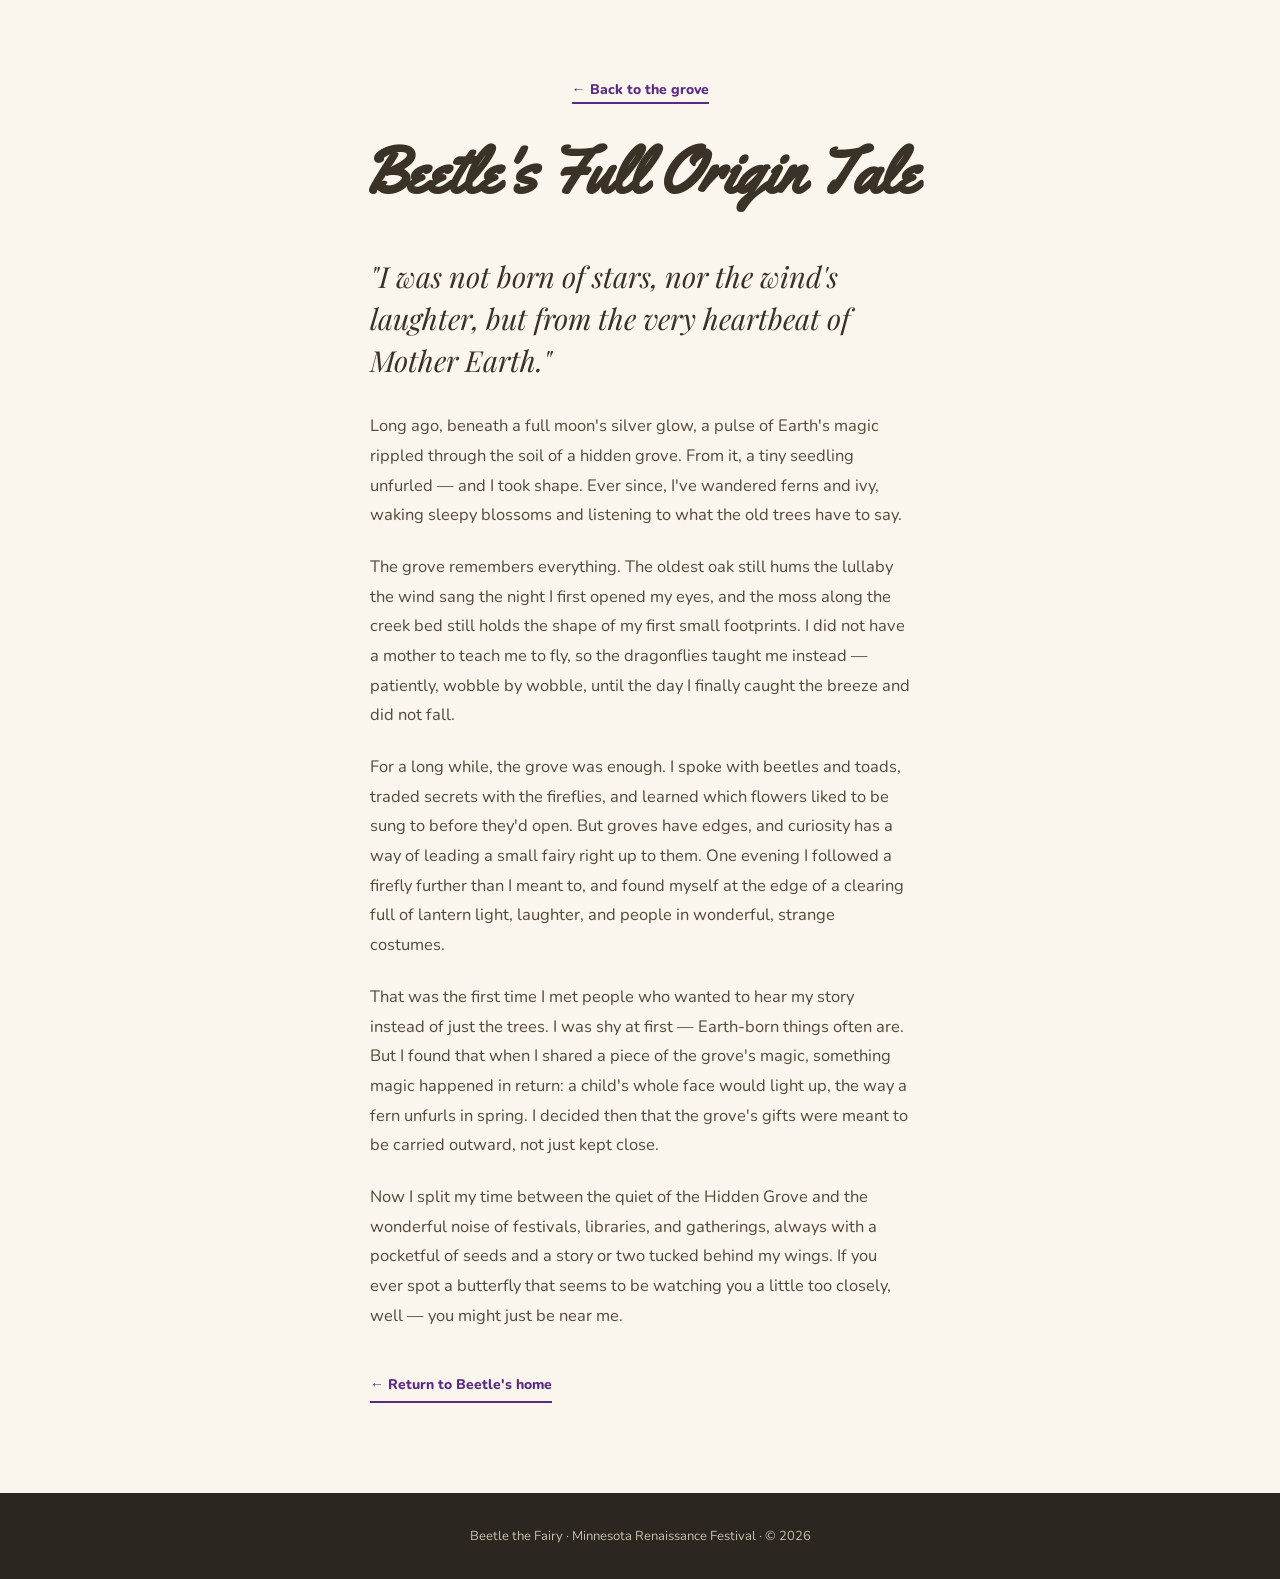
==== origin.html @ 069ddfd3 "Initial commit" ====
<!DOCTYPE html>
<html lang="en">
<head>
<meta charset="utf-8">
<meta name="viewport" content="width=device-width, initial-scale=1">
<title>Beetle's Full Origin Tale · Beetle the Fairy</title>
<meta name="description" content="The full origin story of Beetle the Fairy, Keeper of the Hidden Grove.">
<link rel="preconnect" href="https://fonts.googleapis.com">
<link href="https://fonts.googleapis.com/css2?family=Yellowtail&family=Nunito:wght@400;600;700;800&family=Playfair+Display:ital@1&display=swap" rel="stylesheet">
<link rel="stylesheet" href="style.css">
</head>
<body>

<header class="page-header">
  <a href="index.html" class="link-underline page-header__back">&larr; Back to the grove</a>
  <h1 class="page-header__title">Beetle's Full Origin Tale</h1>
</header>

<main class="origin-body">
  <!-- PLACEHOLDER COPY: written to match the tone of the handoff doc; swap in the client's real long-form origin story before launch. -->
  <p class="story__quote">"I was not born of stars, nor the wind's laughter, but from the very heartbeat of Mother Earth."</p>

  <p>Long ago, beneath a full moon's silver glow, a pulse of Earth's magic rippled through the soil of a hidden grove. From it, a tiny seedling unfurled — and I took shape. Ever since, I've wandered ferns and ivy, waking sleepy blossoms and listening to what the old trees have to say.</p>

  <p>The grove remembers everything. The oldest oak still hums the lullaby the wind sang the night I first opened my eyes, and the moss along the creek bed still holds the shape of my first small footprints. I did not have a mother to teach me to fly, so the dragonflies taught me instead — patiently, wobble by wobble, until the day I finally caught the breeze and did not fall.</p>

  <p>For a long while, the grove was enough. I spoke with beetles and toads, traded secrets with the fireflies, and learned which flowers liked to be sung to before they'd open. But groves have edges, and curiosity has a way of leading a small fairy right up to them. One evening I followed a firefly further than I meant to, and found myself at the edge of a clearing full of lantern light, laughter, and people in wonderful, strange costumes.</p>

  <p>That was the first time I met people who wanted to hear my story instead of just the trees. I was shy at first — Earth-born things often are. But I found that when I shared a piece of the grove's magic, something magic happened in return: a child's whole face would light up, the way a fern unfurls in spring. I decided then that the grove's gifts were meant to be carried outward, not just kept close.</p>

  <p>Now I split my time between the quiet of the Hidden Grove and the wonderful noise of festivals, libraries, and gatherings, always with a pocketful of seeds and a story or two tucked behind my wings. If you ever spot a butterfly that seems to be watching you a little too closely, well — you might just be near me.</p>

  <a href="index.html" class="link-underline">&larr; Return to Beetle's home</a>
</main>

<footer class="footer">Beetle the Fairy &middot; Minnesota Renaissance Festival &middot; © 2026</footer>

</body>
</html>
---- style.css ----
:root {
  --cream: #FAF6ED;
  --body-text: #2B2620;
  --muted-1: #54493a;
  --muted-2: #7a6f5c;
  --muted-3: #a89a7c;
  --purple: #5B2A86;
  --orange: #E0791E;
  --green: #1E7A34;
  --gold: #F2D98A;
  --wood: #3a2f1a;
  --warm-gray: #F1EAD9;
  --hairline: #ddd3ba;
  --border: #e2d8bd;
  --footer-bg: #2B2620;
  --footer-text: #c9bfa9;
}

* { box-sizing: border-box; }

body {
  margin: 0;
  background: var(--cream);
  color: var(--body-text);
  font-family: 'Nunito', sans-serif;
  overflow-x: hidden;
}

a { color: var(--purple); text-decoration: none; }
a:hover { color: var(--orange); }

img { display: block; max-width: 100%; }

.eyebrow {
  font-size: 13px;
  letter-spacing: .14em;
  text-transform: uppercase;
  font-weight: 800;
  margin-bottom: 14px;
}
.eyebrow--orange { color: var(--orange); }
.eyebrow--gold { color: var(--gold); }

.pill {
  display: inline-block;
  font-weight: 800;
  font-size: 14px;
  padding: 13px 26px;
  border-radius: 100px;
  transition: transform .2s ease;
}
.pill--cream { background: var(--cream); color: var(--green); }
.pill--orange { background: var(--orange); color: var(--body-text); padding: 12px 24px; }
.pill--cream:hover { transform: scale(1.06) rotate(-2deg); color: var(--green); }
.pill--orange:hover { transform: scale(1.06) rotate(2deg); color: var(--body-text); }

.link-underline {
  display: inline-block;
  margin-top: 20px;
  font-weight: 800;
  font-size: 14px;
  color: var(--purple);
  border-bottom: 2px solid var(--purple);
  padding-bottom: 3px;
}
.link-underline:hover { color: var(--orange); border-bottom-color: var(--orange); }

/* Animations */
@keyframes twinkle {
  0%, 100% { opacity: .25; transform: scale(.8) rotate(0deg); }
  50% { opacity: 1; transform: scale(1.15) rotate(20deg); }
}
@keyframes bob {
  0%, 100% { transform: translateY(0) rotate(-4deg); }
  50% { transform: translateY(-8px) rotate(4deg); }
}
@keyframes flutter {
  0%   { transform: translate(0,0)       rotate(-6deg) scaleX(1); }
  12%  { transform: translate(3px,-10px) rotate(2deg)  scaleX(.82); }
  24%  { transform: translate(8px,-16px) rotate(8deg)  scaleX(1); }
  38%  { transform: translate(6px,-8px)  rotate(-3deg) scaleX(.85); }
  50%  { transform: translate(10px,-22px) rotate(6deg) scaleX(1); }
  64%  { transform: translate(4px,-14px) rotate(-8deg) scaleX(.82); }
  78%  { transform: translate(-2px,-20px) rotate(3deg) scaleX(1); }
  90%  { transform: translate(2px,-6px)  rotate(-4deg) scaleX(.9); }
  100% { transform: translate(0,0)       rotate(-6deg) scaleX(1); }
}
@keyframes flyAway {
  0%   { transform: translate(0,0)        rotate(0deg);  opacity: 1; }
  15%  { transform: translate(24px,-26px)  rotate(12deg); opacity: 1; }
  30%  { transform: translate(50px,-68px)  rotate(-10deg); opacity: 1; }
  45%  { transform: translate(75px,-118px) rotate(16deg); opacity: .95; }
  60%  { transform: translate(115px,-175px) rotate(-6deg); opacity: .85; }
  75%  { transform: translate(165px,-235px) rotate(20deg); opacity: .55; }
  90%  { transform: translate(220px,-300px) rotate(-8deg); opacity: .22; }
  100% { transform: translate(280px,-360px) rotate(28deg); opacity: 0; }
}

/* Butterfly interaction */
.butterfly {
  position: absolute;
  cursor: pointer;
  animation: none;
}
.butterfly__inner {
  display: inline-block;
  transform-origin: 50% 60%;
}
.butterfly.flown {
  pointer-events: none;
  cursor: default;
  animation: flyAway 2.6s ease-in forwards;
}
.butterfly.flown .butterfly__inner {
  animation: flutter .9s ease-in-out infinite !important;
}

/* Hero */
.hero {
  position: relative;
  height: 640px;
  background: var(--wood);
  overflow: hidden;
}
.hero__bg {
  position: absolute;
  inset: 0;
  width: 100%;
  height: 100%;
  object-fit: cover;
  object-position: 50% 20%;
}
.hero__overlay {
  position: absolute;
  inset: 0;
  background: linear-gradient(180deg, rgba(20,15,5,.15) 0%, rgba(20,15,5,.05) 40%, rgba(20,15,5,.75) 100%);
}
.hero__dots {
  position: absolute;
  top: 28px;
  left: 0;
  right: 0;
  display: flex;
  justify-content: center;
  gap: 22px;
}
.hero__dot {
  width: 7px;
  height: 7px;
  border-radius: 50%;
  background: var(--cream);
}
.hero__text {
  position: absolute;
  bottom: 52px;
  left: 0;
  right: 0;
  text-align: center;
  color: var(--cream);
}
.hero__title {
  font-family: 'Yellowtail', cursive;
  font-size: 96px;
  line-height: 1;
  text-shadow: 0 4px 18px rgba(0,0,0,.35);
}
.hero__subtitle {
  font-size: 16px;
  letter-spacing: .18em;
  text-transform: uppercase;
  font-weight: 700;
  margin-top: 10px;
  opacity: .9;
}

/* Divider */
.divider {
  text-align: center;
  padding: 16px 0 8px;
  font-size: 12px;
  letter-spacing: .1em;
  color: var(--muted-3);
  text-transform: uppercase;
}

/* Her Story */
.story {
  display: grid;
  grid-template-columns: 1fr 1fr;
  padding: 70px 0;
  align-items: center;
}
.story__left { padding: 0 70px 0 90px; }
.story__quote {
  font-family: 'Playfair Display', serif;
  font-style: italic;
  font-size: 29px;
  line-height: 1.45;
  color: #3a3226;
}
.story__body {
  font-size: 16.5px;
  line-height: 1.8;
  color: var(--muted-1);
  margin-top: 22px;
}
.story__right { position: relative; overflow: hidden; }
.story__img {
  width: 100%;
  height: 560px;
  object-fit: cover;
  transition: transform .5s ease;
}
.story__right:hover .story__img { transform: scale(1.04) rotate(-1deg); }
.story__badge {
  position: absolute;
  top: 22px;
  right: 22px;
  background: var(--cream);
  color: var(--purple);
  font-family: 'Yellowtail', cursive;
  font-size: 22px;
  padding: 8px 16px;
  border-radius: 100px;
  transform: rotate(6deg);
  box-shadow: 0 6px 16px rgba(0,0,0,.2);
}

/* Magic Seed */
.seed {
  background: var(--green);
  color: var(--cream);
  padding: 80px 90px;
  display: grid;
  grid-template-columns: 1.1fr .9fr;
  gap: 60px;
  align-items: center;
}
.seed__heading {
  font-family: 'Yellowtail', cursive;
  font-weight: normal;
  font-size: 52px;
  line-height: 1;
  margin: 0 0 18px;
}
.seed__body { font-size: 16.5px; line-height: 1.8; opacity: .92; margin: 0; }
.seed__left .pill { margin-top: 22px; }
.seed__right { position: relative; }
.seed__img { width: 100%; height: 420px; object-fit: cover; border-radius: 8px; }
.seed__icon {
  position: absolute;
  top: -14px;
  left: -14px;
  font-size: 38px;
  transform: rotate(-18deg);
  animation: bob 3s ease-in-out infinite;
}

/* Blessing */
.blessing {
  background: var(--purple);
  color: var(--cream);
  text-align: center;
  padding: 90px 140px;
  position: relative;
  overflow: hidden;
}
.blessing__quote-mark {
  position: absolute;
  top: 20px;
  left: 60px;
  font-family: 'Playfair Display', serif;
  font-size: 180px;
  color: rgba(255,255,255,.08);
  line-height: 1;
}
.blessing__sparkle {
  position: absolute;
  bottom: 30px;
  right: 70px;
  font-size: 24px;
  color: var(--gold);
  animation: twinkle 3s ease-in-out infinite;
}
.blessing__text {
  font-family: 'Playfair Display', serif;
  font-style: italic;
  font-size: 32px;
  line-height: 1.6;
  position: relative;
}
.blessing__attribution {
  margin-top: 24px;
  font-size: 13px;
  letter-spacing: .12em;
  text-transform: uppercase;
  opacity: .75;
  position: relative;
}

/* Gallery */
.gallery { padding: 90px 90px 60px; }
.gallery__heading {
  font-family: 'Yellowtail', cursive;
  font-weight: normal;
  font-size: 44px;
  text-align: center;
  color: #3a3226;
  margin: 0 0 40px;
}
.gallery__grid {
  display: grid;
  grid-template-columns: 1.3fr 1fr 1fr;
  grid-template-rows: 1fr 1fr;
  gap: 16px;
  height: 560px;
}
.gallery__item {
  display: block;
  width: 100%;
  height: 100%;
  min-height: 0;
  padding: 0;
  border: 0;
  background: none;
  border-radius: 6px;
  overflow: hidden;
  cursor: pointer;
}
.gallery__img {
  width: 100%;
  height: 100%;
  min-height: 0;
  object-fit: cover;
  display: block;
  transition: transform .35s ease;
}
.gallery__item--a { grid-row: 1 / 3; }
.gallery__item--d { grid-column: 2 / 4; }
.gallery__item--a:hover .gallery__img { transform: scale(1.03) rotate(-1deg); }
.gallery__item--b:hover .gallery__img { transform: scale(1.05) rotate(1deg); }
.gallery__item--c:hover .gallery__img { transform: scale(1.05) rotate(-1deg); }
.gallery__item--d:hover .gallery__img { transform: scale(1.02) rotate(.5deg); }

/* Lightbox */
.lightbox {
  position: fixed;
  inset: 0;
  z-index: 1000;
  display: flex;
  align-items: center;
  justify-content: center;
  background: rgba(20,15,5,.9);
  animation: lightboxFade .2s ease;
}
.lightbox[hidden] { display: none; }
@keyframes lightboxFade {
  from { opacity: 0; }
  to { opacity: 1; }
}
.lightbox__img {
  max-width: min(88vw, 1100px);
  max-height: 86vh;
  border-radius: 6px;
  box-shadow: 0 20px 60px rgba(0,0,0,.5);
}
.lightbox__close,
.lightbox__nav {
  position: absolute;
  border: 0;
  background: rgba(250,246,237,.12);
  color: var(--cream);
  cursor: pointer;
  display: flex;
  align-items: center;
  justify-content: center;
  transition: background .2s ease, transform .2s ease;
}
.lightbox__close:hover,
.lightbox__nav:hover {
  background: rgba(250,246,237,.24);
}
.lightbox__close {
  top: 24px;
  right: 24px;
  width: 44px;
  height: 44px;
  border-radius: 50%;
  font-size: 30px;
  line-height: 1;
}
.lightbox__nav {
  top: 50%;
  transform: translateY(-50%);
  width: 52px;
  height: 52px;
  border-radius: 50%;
  font-size: 24px;
}
.lightbox__nav:hover { transform: translateY(-50%) scale(1.08); }
.lightbox__nav--prev { left: 24px; }
.lightbox__nav--next { right: 24px; }

/* Find + Booking */
.find {
  padding: 60px 90px;
  background: var(--warm-gray);
  display: grid;
  grid-template-columns: 1fr 1fr;
  gap: 60px;
}
.find__list { display: flex; flex-direction: column; gap: 14px; }
.find__row {
  display: flex;
  justify-content: space-between;
  border-bottom: 1px solid var(--hairline);
  padding-bottom: 12px;
}
.find__row--last { border-bottom: none; padding-bottom: 0; }
.find__label { font-weight: 700; }
.find__value { color: var(--muted-2); }

.booking {
  background: var(--wood);
  color: var(--cream);
  border-radius: 10px;
  padding: 34px;
  position: relative;
  overflow: visible;
}
.booking__heading {
  font-family: 'Yellowtail', cursive;
  font-size: 32px;
  margin-bottom: 10px;
}
.booking__body { font-size: 15px; line-height: 1.7; opacity: .9; margin: 0; }
.booking .pill { margin-top: 14px; }

/* Social */
.social { padding: 60px 90px; text-align: center; }
.social__grid {
  display: grid;
  grid-template-columns: 1fr 1fr 1fr;
  gap: 20px;
}
.social__card {
  color: inherit;
  border: 1px solid var(--border);
  border-radius: 10px;
  overflow: hidden;
  background: var(--cream);
  display: block;
  transition: transform .25s ease;
}
.social__card:hover { transform: translateY(-5px) rotate(-1deg); }
.social__grid a:nth-child(2):hover { transform: translateY(-5px) rotate(1deg); }
.social__grid a:nth-child(1) { background: #F1E6F7; }
.social__grid a:nth-child(2) { background: #E3F3E7; }
.social__grid a:nth-child(3) { background: #FCF1D6; }
.social__card img { width: 100%; height: 150px; object-fit: cover; }
.social__info { padding: 16px 20px; text-align: left; }
.social__platform { font-weight: 800; }
.social__handle { color: var(--muted-2); font-size: 14px; }

/* Footer */
.footer {
  background: var(--footer-bg);
  color: var(--footer-text);
  text-align: center;
  padding: 34px;
  font-size: 13px;
}

/* Origin page */
.page-header {
  padding: 60px 90px 20px;
  text-align: center;
}
.page-header__back {
  display: inline-block;
  margin-bottom: 24px;
  font-weight: 800;
  font-size: 14px;
}
.page-header__title {
  font-family: 'Yellowtail', cursive;
  font-size: 64px;
  color: #3a3226;
  margin: 0;
}
.origin-body {
  max-width: 720px;
  margin: 0 auto;
  padding: 20px 90px 90px;
  font-size: 16.5px;
  line-height: 1.8;
  color: var(--muted-1);
}
.origin-body p { margin: 0 0 22px; }
.origin-body .story__quote { margin-bottom: 30px; }

/* Tablet: social cards go horizontal, photo on the left */
@media (min-width: 769px) and (max-width: 1024px) {
  .social__grid { grid-template-columns: 1fr 1fr; gap: 16px; }
  .social__card { display: flex; flex-direction: row; height: 140px; }
  .social__card img { width: 140px; height: 100%; flex-shrink: 0; }
  .social__info { flex: 1; display: flex; flex-direction: column; justify-content: center; min-width: 0; }
}

/* Responsive */
@media (max-width: 768px) {
  .hero { height: 480px; }
  .hero__title { font-size: 52px; }
  .hero__subtitle { font-size: 13px; }
  .hero__text { bottom: 32px; }

  .story,
  .seed,
  .find {
    grid-template-columns: 1fr;
  }
  .story__left { padding: 0 24px 32px; }
  .story__right { order: -1; }
  .story__img { height: 320px; }

  .seed { padding: 48px 24px; gap: 32px; }
  .seed__heading { font-size: 38px; }
  .seed__img { height: 280px; }

  .blessing { padding: 60px 24px; }
  .blessing__text { font-size: 24px; }
  .blessing__quote-mark { font-size: 110px; }

  .gallery { padding: 48px 20px 40px; }
  .gallery__grid {
    grid-template-columns: 1fr 1fr;
    grid-template-rows: auto auto auto;
    height: auto;
  }
  .gallery__item { height: 220px; }
  .gallery__item--a { grid-row: auto; grid-column: 1 / 3; }
  .gallery__item--d { grid-column: 1 / 3; }

  .lightbox__nav { font-size: 22px; width: 40px; height: 40px; }
  .lightbox__close { font-size: 28px; }

  .find { padding: 40px 24px; gap: 40px; }

  .social { padding: 40px 20px; }
  .social__grid { grid-template-columns: 1fr; gap: 14px; }
  .social__card { display: flex; flex-direction: row; height: 110px; }
  .social__card img { width: 110px; height: 100%; flex-shrink: 0; }
  .social__info { flex: 1; display: flex; flex-direction: column; justify-content: center; min-width: 0; padding: 12px 16px; }

  .page-header, .origin-body { padding-left: 24px; padding-right: 24px; }
  .page-header__title { font-size: 44px; }
}
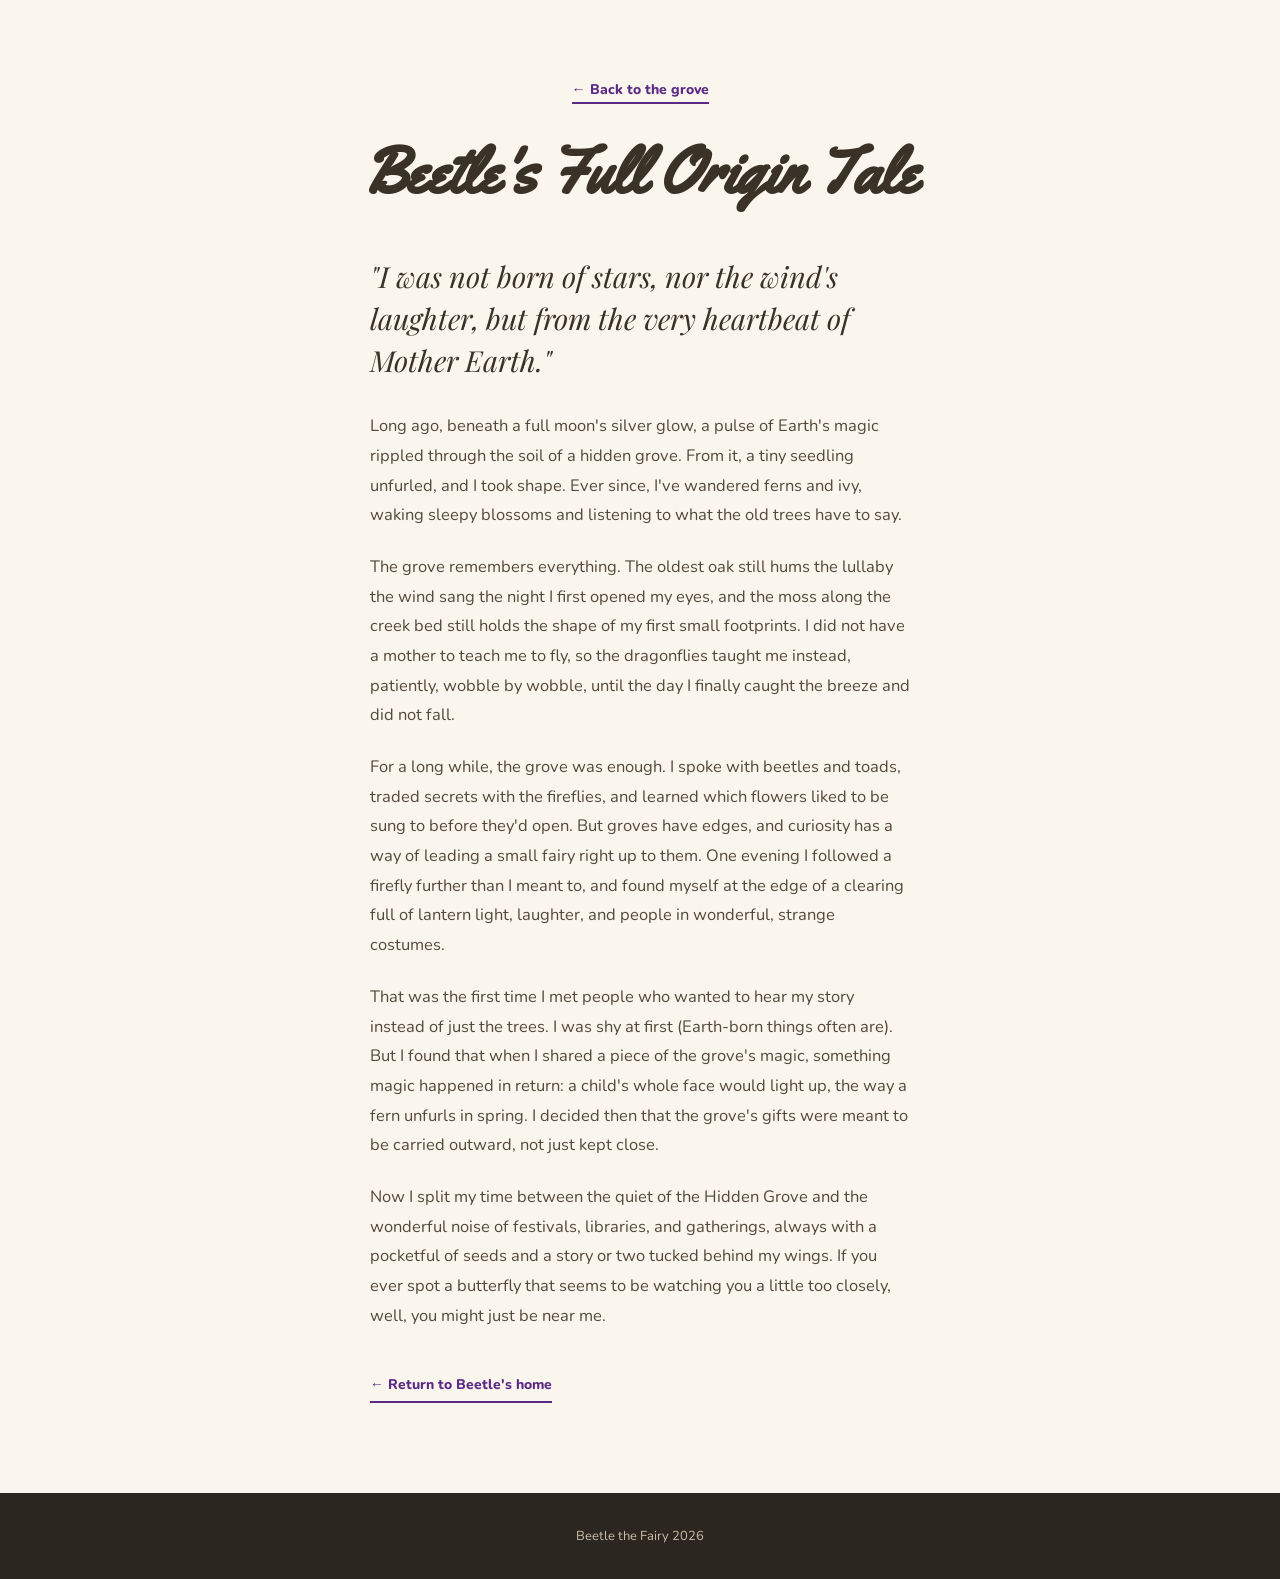
==== commit 893e33aa: "Color Tweeks" ====
--- a/origin.html
+++ b/origin.html
@@ -20,20 +20,20 @@
   <!-- PLACEHOLDER COPY: written to match the tone of the handoff doc; swap in the client's real long-form origin story before launch. -->
   <p class="story__quote">"I was not born of stars, nor the wind's laughter, but from the very heartbeat of Mother Earth."</p>
 
-  <p>Long ago, beneath a full moon's silver glow, a pulse of Earth's magic rippled through the soil of a hidden grove. From it, a tiny seedling unfurled — and I took shape. Ever since, I've wandered ferns and ivy, waking sleepy blossoms and listening to what the old trees have to say.</p>
+  <p>Long ago, beneath a full moon's silver glow, a pulse of Earth's magic rippled through the soil of a hidden grove. From it, a tiny seedling unfurled, and I took shape. Ever since, I've wandered ferns and ivy, waking sleepy blossoms and listening to what the old trees have to say.</p>
 
-  <p>The grove remembers everything. The oldest oak still hums the lullaby the wind sang the night I first opened my eyes, and the moss along the creek bed still holds the shape of my first small footprints. I did not have a mother to teach me to fly, so the dragonflies taught me instead — patiently, wobble by wobble, until the day I finally caught the breeze and did not fall.</p>
+  <p>The grove remembers everything. The oldest oak still hums the lullaby the wind sang the night I first opened my eyes, and the moss along the creek bed still holds the shape of my first small footprints. I did not have a mother to teach me to fly, so the dragonflies taught me instead, patiently, wobble by wobble, until the day I finally caught the breeze and did not fall.</p>
 
   <p>For a long while, the grove was enough. I spoke with beetles and toads, traded secrets with the fireflies, and learned which flowers liked to be sung to before they'd open. But groves have edges, and curiosity has a way of leading a small fairy right up to them. One evening I followed a firefly further than I meant to, and found myself at the edge of a clearing full of lantern light, laughter, and people in wonderful, strange costumes.</p>
 
-  <p>That was the first time I met people who wanted to hear my story instead of just the trees. I was shy at first — Earth-born things often are. But I found that when I shared a piece of the grove's magic, something magic happened in return: a child's whole face would light up, the way a fern unfurls in spring. I decided then that the grove's gifts were meant to be carried outward, not just kept close.</p>
+  <p>That was the first time I met people who wanted to hear my story instead of just the trees. I was shy at first (Earth-born things often are). But I found that when I shared a piece of the grove's magic, something magic happened in return: a child's whole face would light up, the way a fern unfurls in spring. I decided then that the grove's gifts were meant to be carried outward, not just kept close.</p>
 
-  <p>Now I split my time between the quiet of the Hidden Grove and the wonderful noise of festivals, libraries, and gatherings, always with a pocketful of seeds and a story or two tucked behind my wings. If you ever spot a butterfly that seems to be watching you a little too closely, well — you might just be near me.</p>
+  <p>Now I split my time between the quiet of the Hidden Grove and the wonderful noise of festivals, libraries, and gatherings, always with a pocketful of seeds and a story or two tucked behind my wings. If you ever spot a butterfly that seems to be watching you a little too closely, well, you might just be near me.</p>
 
   <a href="index.html" class="link-underline">&larr; Return to Beetle's home</a>
 </main>
 
-<footer class="footer">Beetle the Fairy &middot; Minnesota Renaissance Festival &middot; © 2026</footer>
+<footer class="footer">Beetle the Fairy 2026</footer>
 
 </body>
 </html>
